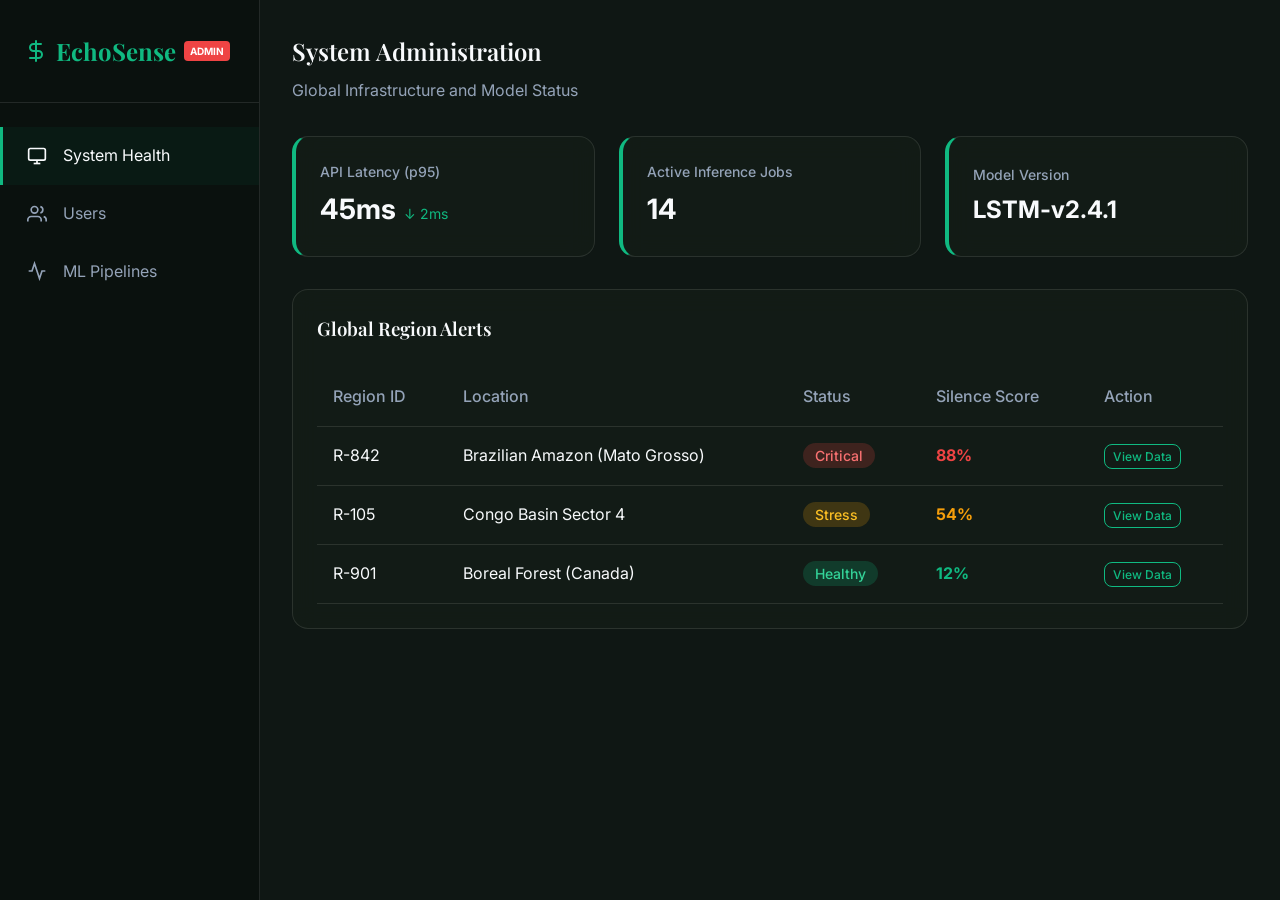
==== frontend/admin.html @ f8a60e17 "Initial commit of EchoSense project: Machine Learning backend and Premium Dashboard UI" ====
<!DOCTYPE html>
<html lang="en">
<head>
    <meta charset="UTF-8">
    <meta name="viewport" content="width=device-width, initial-scale=1.0">
    <title>Admin Dashboard | EchoSense</title>
    <link href="https://fonts.googleapis.com/css2?family=Inter:wght@300;400;500;600&family=Playfair+Display:wght@400;600;700&display=swap" rel="stylesheet">
    <link rel="stylesheet" href="css/global.css">
    <link rel="stylesheet" href="css/dashboard.css">
</head>
<body>
    <div class="dashboard-layout">
        
        <!-- Sidebar -->
        <aside class="sidebar" style="background: #0a110e;">
            <div class="sidebar-header">
                <a href="index.html" class="logo">
                    <svg width="24" height="24" viewBox="0 0 24 24" fill="none" stroke="currentColor" stroke-width="2" stroke-linecap="round" stroke-linejoin="round"><path d="M12 2v20M17 5H9.5a3.5 3.5 0 0 0 0 7h5a3.5 3.5 0 0 1 0 7H6"/></svg>
                    EchoSense <span style="font-size: 10px; background: var(--alert-red); color: white; padding: 2px 6px; border-radius: 4px; font-family: 'Inter';">ADMIN</span>
                </a>
            </div>
            
            <nav class="nav-links">
                <a href="#" class="nav-item active">
                    <svg width="20" height="20" viewBox="0 0 24 24" fill="none" stroke="currentColor" stroke-width="2"><rect x="2" y="3" width="20" height="14" rx="2" ry="2"></rect><line x1="8" y1="21" x2="16" y2="21"></line><line x1="12" y1="17" x2="12" y2="21"></line></svg>
                    System Health
                </a>
                <a href="#" class="nav-item">
                    <svg width="20" height="20" viewBox="0 0 24 24" fill="none" stroke="currentColor" stroke-width="2"><path d="M17 21v-2a4 4 0 0 0-4-4H5a4 4 0 0 0-4 4v2"></path><circle cx="9" cy="7" r="4"></circle><path d="M23 21v-2a4 4 0 0 0-3-3.87"></path><path d="M16 3.13a4 4 0 0 1 0 7.75"></path></svg>
                    Users
                </a>
                <a href="#" class="nav-item">
                    <svg width="20" height="20" viewBox="0 0 24 24" fill="none" stroke="currentColor" stroke-width="2"><polyline points="22 12 18 12 15 21 9 3 6 12 2 12"></polyline></svg>
                    ML Pipelines
                </a>
            </nav>
        </aside>

        <!-- Main Content -->
        <main class="main-content">
            <div class="topbar">
                <div>
                    <h2 class="mb-1">System Administration</h2>
                    <p class="text-muted">Global Infrastructure and Model Status</p>
                </div>
            </div>

            <!-- Metrics -->
            <div class="metrics-grid admin-grid">
                <div class="glass-panel metric-card" style="border-left: 4px solid var(--primary-emerald);">
                    <div class="metric-info" style="width: 100%;">
                        <h4>API Latency (p95)</h4>
                        <div class="value" style="display: flex; align-items: baseline; gap: 8px;">
                            45ms <span style="font-size: 14px; font-weight: normal; color: var(--primary-emerald);">↓ 2ms</span>
                        </div>
                    </div>
                </div>
                <div class="glass-panel metric-card" style="border-left: 4px solid var(--primary-emerald);">
                    <div class="metric-info" style="width: 100%;">
                        <h4>Active Inference Jobs</h4>
                        <div class="value">14</div>
                    </div>
                </div>
                <div class="glass-panel metric-card" style="border-left: 4px solid var(--primary-emerald);">
                    <div class="metric-info" style="width: 100%;">
                        <h4>Model Version</h4>
                        <div class="value" style="font-size: 1.5rem;">LSTM-v2.4.1</div>
                    </div>
                </div>
            </div>

            <!-- Monitored Regions Table -->
            <div class="glass-panel">
                <h3 class="mb-3">Global Region Alerts</h3>
                <table class="data-table">
                    <thead>
                        <tr>
                            <th>Region ID</th>
                            <th>Location</th>
                            <th>Status</th>
                            <th>Silence Score</th>
                            <th>Action</th>
                        </tr>
                    </thead>
                    <tbody>
                        <tr>
                            <td>R-842</td>
                            <td>Brazilian Amazon (Mato Grosso)</td>
                            <td><span class="status-badge status-critical">Critical</span></td>
                            <td class="text-center"><span style="color: var(--alert-red); font-weight: bold;">88%</span></td>
                            <td><button class="btn btn-outline" style="padding: 4px 8px; font-size: 12px;">View Data</button></td>
                        </tr>
                        <tr>
                            <td>R-105</td>
                            <td>Congo Basin Sector 4</td>
                            <td><span class="status-badge status-stress">Stress</span></td>
                            <td class="text-center"><span style="color: var(--alert-yellow); font-weight: bold;">54%</span></td>
                            <td><button class="btn btn-outline" style="padding: 4px 8px; font-size: 12px;">View Data</button></td>
                        </tr>
                        <tr>
                            <td>R-901</td>
                            <td>Boreal Forest (Canada)</td>
                            <td><span class="status-badge status-normal">Healthy</span></td>
                            <td class="text-center"><span style="color: var(--primary-emerald); font-weight: bold;">12%</span></td>
                            <td><button class="btn btn-outline" style="padding: 4px 8px; font-size: 12px;">View Data</button></td>
                        </tr>
                    </tbody>
                </table>
            </div>

        </main>
    </div>
</body>
</html>
---- frontend/css/global.css ----
/* Reset and Base Variables */
* {
    margin: 0;
    padding: 0;
    box-sizing: border-box;
    font-family: 'Inter', -apple-system, BlinkMacSystemFont, sans-serif;
}

:root {
    --bg-dark: #0f1714;
    --bg-card: rgba(20, 30, 24, 0.7);
    --border-subtle: rgba(255, 255, 255, 0.1);
    
    --primary-emerald: #10b981;
    --primary-hover: #059669;
    --accent-sage: #84cc16;
    
    --alert-red: #ef4444;
    --alert-yellow: #f59e0b;
    
    --text-main: #f8fafc;
    --text-muted: #94a3b8;
    
    --glow-emerald: 0 0 15px rgba(16, 185, 129, 0.4);
    --transition-smooth: all 0.3s cubic-bezier(0.4, 0, 0.2, 1);
}

body {
    background-color: var(--bg-dark);
    color: var(--text-main);
    overflow-x: hidden;
    line-height: 1.6;
}

h1, h2, h3, h4, h5, h6 {
    font-family: 'Playfair Display', serif;
    font-weight: 600;
}

/* Glassmorphism Utilities */
.glass-panel {
    background: var(--bg-card);
    backdrop-filter: blur(12px);
    -webkit-backdrop-filter: blur(12px);
    border: 1px solid var(--border-subtle);
    border-radius: 16px;
    padding: 24px;
}

/* Buttons */
.btn {
    display: inline-flex;
    align-items: center;
    justify-content: center;
    padding: 12px 24px;
    border-radius: 8px;
    font-weight: 500;
    font-size: 1rem;
    transition: var(--transition-smooth);
    cursor: pointer;
    text-decoration: none;
    border: none;
}

.btn-primary {
    background-color: var(--primary-emerald);
    color: #fff;
    box-shadow: var(--glow-emerald);
}

.btn-primary:hover {
    background-color: var(--primary-hover);
    transform: translateY(-2px);
    box-shadow: 0 0 25px rgba(16, 185, 129, 0.6);
}

.btn-outline {
    background: transparent;
    color: var(--primary-emerald);
    border: 1px solid var(--primary-emerald);
}

.btn-outline:hover {
    background: rgba(16, 185, 129, 0.1);
}

/* Utility Classes */
.text-emerald { color: var(--primary-emerald); }
.text-sage { color: var(--accent-sage); }
.text-muted { color: var(--text-muted); }
.mb-1 { margin-bottom: 0.5rem; }
.mb-2 { margin-bottom: 1rem; }
.mb-3 { margin-bottom: 1.5rem; }
.mb-4 { margin-bottom: 2rem; }

/* Custom Scrollbar */
::-webkit-scrollbar {
    width: 8px;
}
::-webkit-scrollbar-track {
    background: var(--bg-dark);
}
::-webkit-scrollbar-thumb {
    background: #2a3d34;
    border-radius: 4px;
}
::-webkit-scrollbar-thumb:hover {
    background: var(--primary-emerald);
}
---- frontend/css/dashboard.css ----
/* Dashboard Layout */
.dashboard-layout {
    display: flex;
    min-height: 100vh;
}

/* Sidebar */
.sidebar {
    width: 260px;
    background: rgba(15, 23, 20, 0.95);
    border-right: 1px solid var(--border-subtle);
    display: flex;
    flex-direction: column;
    position: fixed;
    height: 100vh;
    z-index: 100;
}

.sidebar-header {
    padding: 2rem 1.5rem;
    border-bottom: 1px solid var(--border-subtle);
}

.logo {
    font-family: 'Playfair Display', serif;
    font-size: 1.5rem;
    font-weight: bold;
    color: var(--primary-emerald);
    display: flex;
    align-items: center;
    gap: 0.5rem;
    text-decoration: none;
}

.nav-links {
    padding: 1.5rem 0;
    flex-grow: 1;
}

.nav-item {
    display: flex;
    align-items: center;
    padding: 1rem 1.5rem;
    color: var(--text-muted);
    text-decoration: none;
    transition: var(--transition-smooth);
    gap: 1rem;
    border-left: 3px solid transparent;
}

.nav-item:hover, .nav-item.active {
    color: var(--text-main);
    background: rgba(16, 185, 129, 0.05);
    border-left-color: var(--primary-emerald);
}

.user-profile {
    padding: 1.5rem;
    border-top: 1px solid var(--border-subtle);
    display: flex;
    align-items: center;
    gap: 1rem;
}

.avatar {
    width: 40px;
    height: 40px;
    border-radius: 50%;
    background: var(--primary-emerald);
    display: flex;
    align-items: center;
    justify-content: center;
    font-weight: bold;
}

/* Main Content Area */
.main-content {
    flex-grow: 1;
    margin-left: 260px;
    padding: 2rem;
    display: flex;
    flex-direction: column;
    gap: 2rem;
}

.topbar {
    display: flex;
    justify-content: space-between;
    align-items: center;
}

/* Metric Cards */
.metrics-grid {
    display: grid;
    grid-template-columns: repeat(auto-fit, minmax(240px, 1fr));
    gap: 1.5rem;
}

.metric-card {
    display: flex;
    align-items: center;
    gap: 1.5rem;
}

.metric-icon {
    width: 48px;
    height: 48px;
    border-radius: 12px;
    display: flex;
    align-items: center;
    justify-content: center;
    background: rgba(16, 185, 129, 0.1);
    color: var(--primary-emerald);
}

.metric-info h4 {
    color: var(--text-muted);
    font-size: 0.875rem;
    font-family: 'Inter', sans-serif;
    font-weight: 500;
}

.metric-info .value {
    font-size: 1.75rem;
    font-weight: bold;
    margin-top: 0.25rem;
}

/* Charts Area */
.charts-grid {
    display: grid;
    grid-template-columns: 2fr 1fr;
    gap: 1.5rem;
}

.chart-container {
    min-height: 350px;
    position: relative;
}

.gauge-container {
    display: flex;
    flex-direction: column;
    align-items: center;
    justify-content: center;
    height: 100%;
}

.gauge-circle {
    width: 180px;
    height: 180px;
    border-radius: 50%;
    border: 10px solid var(--bg-dark);
    display: flex;
    align-items: center;
    justify-content: center;
    position: relative;
    box-shadow: inset 0 0 20px rgba(0,0,0,0.5), 0 0 30px rgba(16, 185, 129, 0.3);
    margin-bottom: 1.5rem;
}

.gauge-value {
    font-size: 3rem;
    font-weight: bold;
    color: var(--primary-emerald);
}

/* Status Indicators */
.status-badge {
    padding: 0.25rem 0.75rem;
    border-radius: 1rem;
    font-size: 0.875rem;
    font-weight: 500;
}

.status-normal { background: rgba(16, 185, 129, 0.2); color: #34d399; }
.status-stress { background: rgba(245, 158, 11, 0.2); color: #fbbf24; }
.status-critical { background: rgba(239, 68, 68, 0.2); color: #f87171; }

/* Admin Grid */
.admin-grid {
    grid-template-columns: repeat(3, 1fr);
}

/* Table */
.data-table {
    width: 100%;
    border-collapse: collapse;
}

.data-table th, .data-table td {
    padding: 1rem;
    text-align: left;
    border-bottom: 1px solid var(--border-subtle);
}

.data-table th {
    color: var(--text-muted);
    font-weight: 500;
}
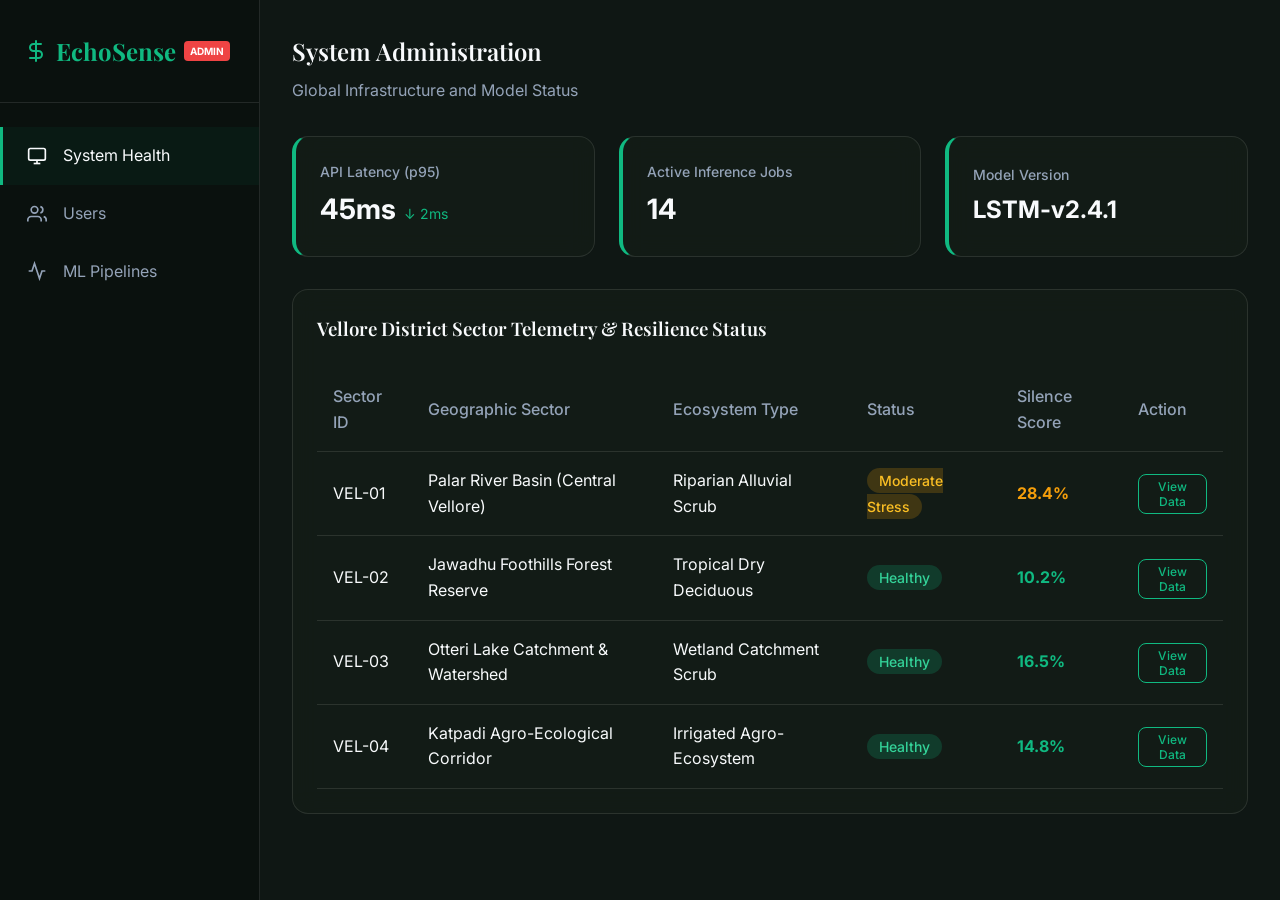
==== commit 2ae8b4cc: "Initial commit: EchoSense EDA and ecosystem monitoring" ====
--- a/frontend/admin.html
+++ b/frontend/admin.html
@@ -69,14 +69,15 @@
                 </div>
             </div>
 
-            <!-- Monitored Regions Table -->
+            <!-- Monitored Vellore Sectors Table -->
             <div class="glass-panel">
-                <h3 class="mb-3">Global Region Alerts</h3>
+                <h3 class="mb-3">Vellore District Sector Telemetry & Resilience Status</h3>
                 <table class="data-table">
                     <thead>
                         <tr>
-                            <th>Region ID</th>
-                            <th>Location</th>
+                            <th>Sector ID</th>
+                            <th>Geographic Sector</th>
+                            <th>Ecosystem Type</th>
                             <th>Status</th>
                             <th>Silence Score</th>
                             <th>Action</th>
@@ -84,25 +85,36 @@
                     </thead>
                     <tbody>
                         <tr>
-                            <td>R-842</td>
-                            <td>Brazilian Amazon (Mato Grosso)</td>
-                            <td><span class="status-badge status-critical">Critical</span></td>
-                            <td class="text-center"><span style="color: var(--alert-red); font-weight: bold;">88%</span></td>
-                            <td><button class="btn btn-outline" style="padding: 4px 8px; font-size: 12px;">View Data</button></td>
+                            <td>VEL-01</td>
+                            <td>Palar River Basin (Central Vellore)</td>
+                            <td>Riparian Alluvial Scrub</td>
+                            <td><span class="status-badge status-stress">Moderate Stress</span></td>
+                            <td class="text-center"><span style="color: var(--alert-yellow); font-weight: bold;">28.4%</span></td>
+                            <td><button class="btn btn-outline" style="padding: 4px 8px; font-size: 12px;" onclick="window.location.href='analytics.html'">View Data</button></td>
                         </tr>
                         <tr>
-                            <td>R-105</td>
-                            <td>Congo Basin Sector 4</td>
-                            <td><span class="status-badge status-stress">Stress</span></td>
-                            <td class="text-center"><span style="color: var(--alert-yellow); font-weight: bold;">54%</span></td>
-                            <td><button class="btn btn-outline" style="padding: 4px 8px; font-size: 12px;">View Data</button></td>
+                            <td>VEL-02</td>
+                            <td>Jawadhu Foothills Forest Reserve</td>
+                            <td>Tropical Dry Deciduous</td>
+                            <td><span class="status-badge status-normal">Healthy</span></td>
+                            <td class="text-center"><span style="color: var(--primary-emerald); font-weight: bold;">10.2%</span></td>
+                            <td><button class="btn btn-outline" style="padding: 4px 8px; font-size: 12px;" onclick="window.location.href='analytics.html'">View Data</button></td>
                         </tr>
                         <tr>
-                            <td>R-901</td>
-                            <td>Boreal Forest (Canada)</td>
+                            <td>VEL-03</td>
+                            <td>Otteri Lake Catchment & Watershed</td>
+                            <td>Wetland Catchment Scrub</td>
                             <td><span class="status-badge status-normal">Healthy</span></td>
-                            <td class="text-center"><span style="color: var(--primary-emerald); font-weight: bold;">12%</span></td>
-                            <td><button class="btn btn-outline" style="padding: 4px 8px; font-size: 12px;">View Data</button></td>
+                            <td class="text-center"><span style="color: var(--primary-emerald); font-weight: bold;">16.5%</span></td>
+                            <td><button class="btn btn-outline" style="padding: 4px 8px; font-size: 12px;" onclick="window.location.href='analytics.html'">View Data</button></td>
+                        </tr>
+                        <tr>
+                            <td>VEL-04</td>
+                            <td>Katpadi Agro-Ecological Corridor</td>
+                            <td>Irrigated Agro-Ecosystem</td>
+                            <td><span class="status-badge status-normal">Healthy</span></td>
+                            <td class="text-center"><span style="color: var(--primary-emerald); font-weight: bold;">14.8%</span></td>
+                            <td><button class="btn btn-outline" style="padding: 4px 8px; font-size: 12px;" onclick="window.location.href='analytics.html'">View Data</button></td>
                         </tr>
                     </tbody>
                 </table>
